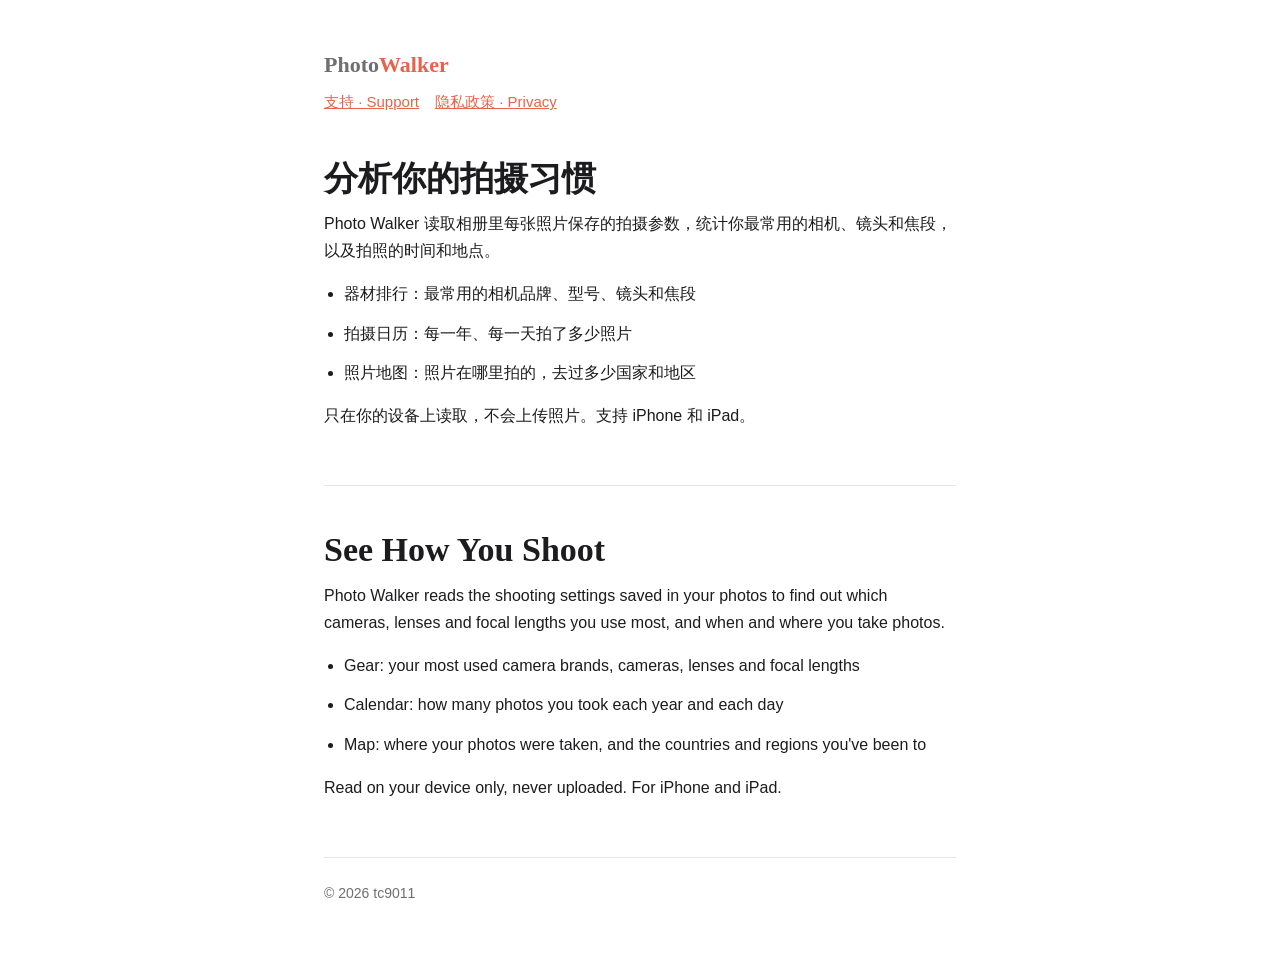
==== index.html @ e2c4b18f "docs: Photo Walker 的隐私政策和支持页面" ====
<!doctype html>
<html lang="zh-Hans">
  <head>
    <meta charset="utf-8" />
    <meta name="viewport" content="width=device-width, initial-scale=1" />
    <title>Photo Walker</title>
    <meta name="description" content="统计你最常用的相机、镜头和焦段，以及拍照的时间和地点。Find out which cameras, lenses and focal lengths you use most." />
    <link rel="stylesheet" href="style.css" />
  </head>
  <body>
    <main>
      <a class="logo" href="./">Photo<span>Walker</span></a>
      <nav>
        <a href="support/">支持 · Support</a>
        <a href="privacy/">隐私政策 · Privacy</a>
      </nav>

      <section lang="zh-Hans">
        <h1>分析你的拍摄习惯</h1>
        <p>Photo Walker 读取相册里每张照片保存的拍摄参数，统计你最常用的相机、镜头和焦段，以及拍照的时间和地点。</p>
        <ul>
          <li>器材排行：最常用的相机品牌、型号、镜头和焦段</li>
          <li>拍摄日历：每一年、每一天拍了多少照片</li>
          <li>照片地图：照片在哪里拍的，去过多少国家和地区</li>
        </ul>
        <p>只在你的设备上读取，不会上传照片。支持 iPhone 和 iPad。</p>
      </section>

      <section class="lang" lang="en">
        <h1>See How You Shoot</h1>
        <p>
          Photo Walker reads the shooting settings saved in your photos to find out which cameras, lenses and focal lengths
          you use most, and when and where you take photos.
        </p>
        <ul>
          <li>Gear: your most used camera brands, cameras, lenses and focal lengths</li>
          <li>Calendar: how many photos you took each year and each day</li>
          <li>Map: where your photos were taken, and the countries and regions you've been to</li>
        </ul>
        <p>Read on your device only, never uploaded. For iPhone and iPad.</p>
      </section>

      <footer>© 2026 tc9011</footer>
    </main>
  </body>
</html>
---- style.css ----
:root {
  color-scheme: light dark;
  --bg: #ffffff;
  --text: #1c1c1e;
  --muted: #6e6e73;
  --line: #e5e5ea;
  --accent: #e86349;
  --serif: 'Noto Serif SC', 'Songti SC', 'STSong', Georgia, serif;
  --sans: -apple-system, BlinkMacSystemFont, 'PingFang SC', 'Noto Sans SC', 'Helvetica Neue', sans-serif;
}

@media (prefers-color-scheme: dark) {
  :root {
    --bg: #000000;
    --text: #f2f2f7;
    --muted: #98989d;
    --line: #2c2c2e;
  }
}

* {
  box-sizing: border-box;
}

body {
  margin: 0;
  background: var(--bg);
  color: var(--text);
  font: 16px/1.7 var(--sans);
  -webkit-text-size-adjust: 100%;
}

main {
  max-width: 680px;
  margin: 0 auto;
  padding: 48px 24px 64px;
}

.logo {
  font: 600 22px/1.5 var(--serif);
  color: var(--muted);
  text-decoration: none;
}

.logo span {
  color: var(--accent);
}

nav {
  display: flex;
  gap: 16px;
  margin: 8px 0 40px;
  font-size: 15px;
}

nav a,
a {
  color: var(--accent);
}

h1 {
  font: 700 34px/1.4 var(--serif);
  margin: 0 0 8px;
}

h2 {
  font: 700 22px/1.5 var(--serif);
  margin: 40px 0 8px;
}

h3 {
  font-size: 17px;
  margin: 28px 0 4px;
}

p,
li {
  margin: 0 0 12px;
}

ul {
  padding-left: 20px;
}

.meta {
  color: var(--muted);
  font-size: 14px;
}

.lang {
  border-top: 1px solid var(--line);
  margin-top: 56px;
  padding-top: 40px;
}

footer {
  border-top: 1px solid var(--line);
  margin-top: 56px;
  padding-top: 24px;
  color: var(--muted);
  font-size: 14px;
}
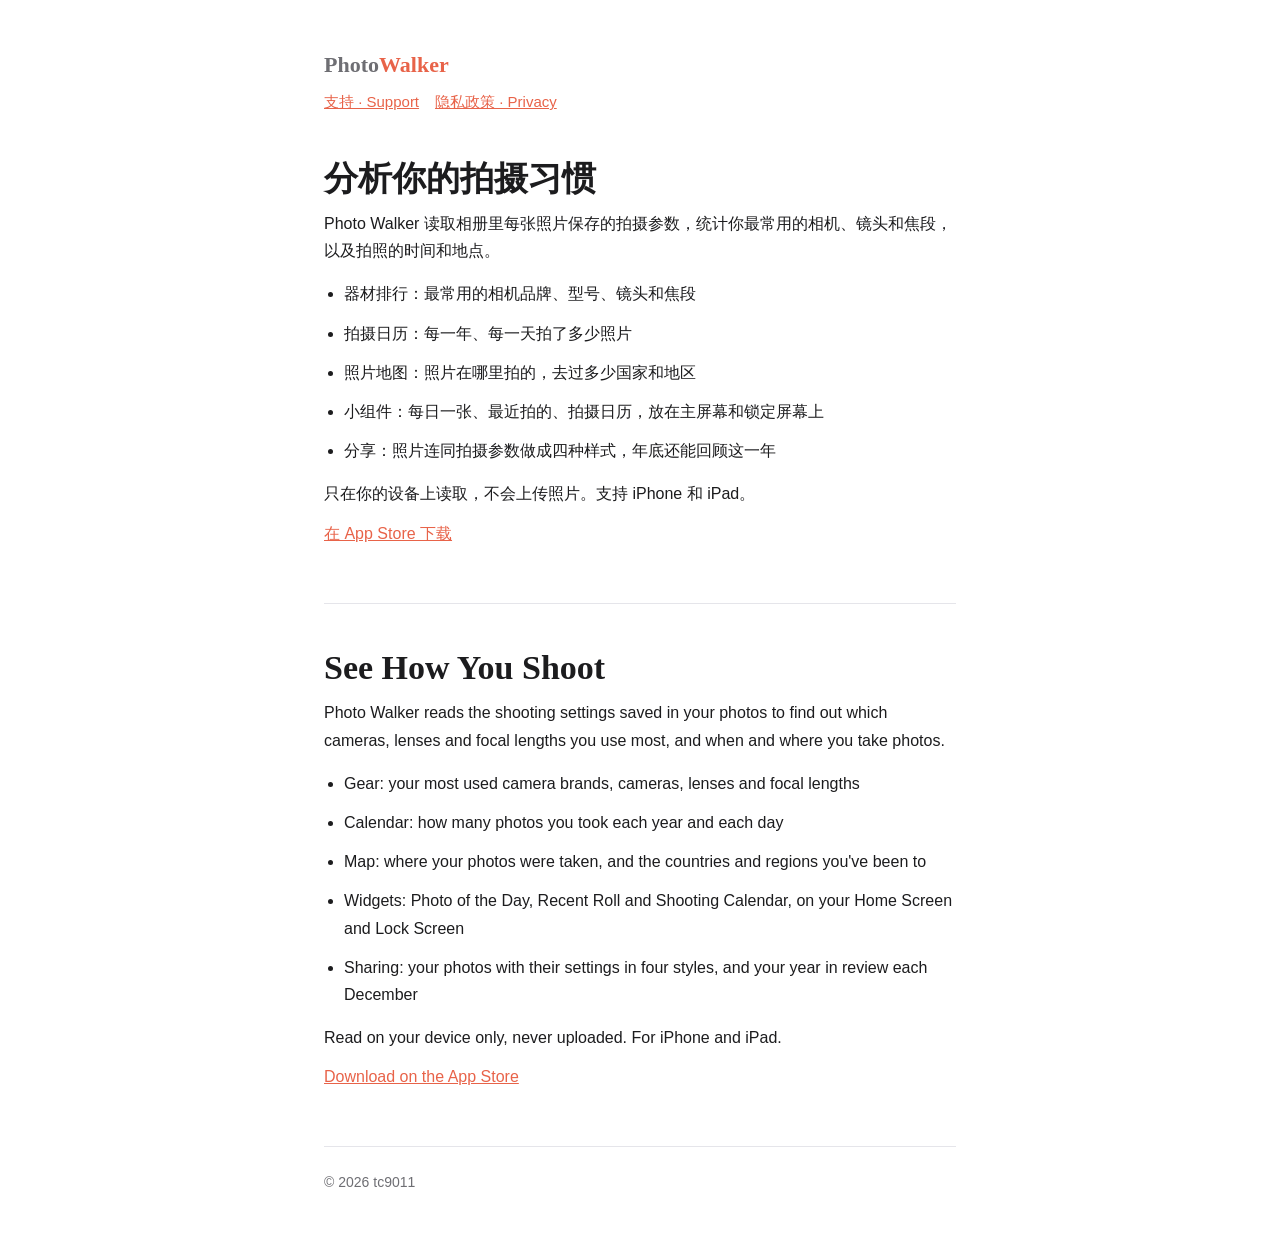
==== commit 0c6ec4b3: "docs: 2.1.0 的隐私政策和支持页面 隐私政策写上小组件、分享，写入地点前是 App 自己确认；支持页补上小组件、分享、年度回顾和按时间补地点；首页加上 App Store 的链接。" ====
--- a/index.html
+++ b/index.html
@@ -22,8 +22,11 @@
           <li>器材排行：最常用的相机品牌、型号、镜头和焦段</li>
           <li>拍摄日历：每一年、每一天拍了多少照片</li>
           <li>照片地图：照片在哪里拍的，去过多少国家和地区</li>
+          <li>小组件：每日一张、最近拍的、拍摄日历，放在主屏幕和锁定屏幕上</li>
+          <li>分享：照片连同拍摄参数做成四种样式，年底还能回顾这一年</li>
         </ul>
         <p>只在你的设备上读取，不会上传照片。支持 iPhone 和 iPad。</p>
+        <p><a href="https://apps.apple.com/app/id6450378094">在 App Store 下载</a></p>
       </section>
 
       <section class="lang" lang="en">
@@ -36,8 +39,11 @@
           <li>Gear: your most used camera brands, cameras, lenses and focal lengths</li>
           <li>Calendar: how many photos you took each year and each day</li>
           <li>Map: where your photos were taken, and the countries and regions you've been to</li>
+          <li>Widgets: Photo of the Day, Recent Roll and Shooting Calendar, on your Home Screen and Lock Screen</li>
+          <li>Sharing: your photos with their settings in four styles, and your year in review each December</li>
         </ul>
         <p>Read on your device only, never uploaded. For iPhone and iPad.</p>
+        <p><a href="https://apps.apple.com/app/id6450378094">Download on the App Store</a></p>
       </section>
 
       <footer>© 2026 tc9011</footer>
